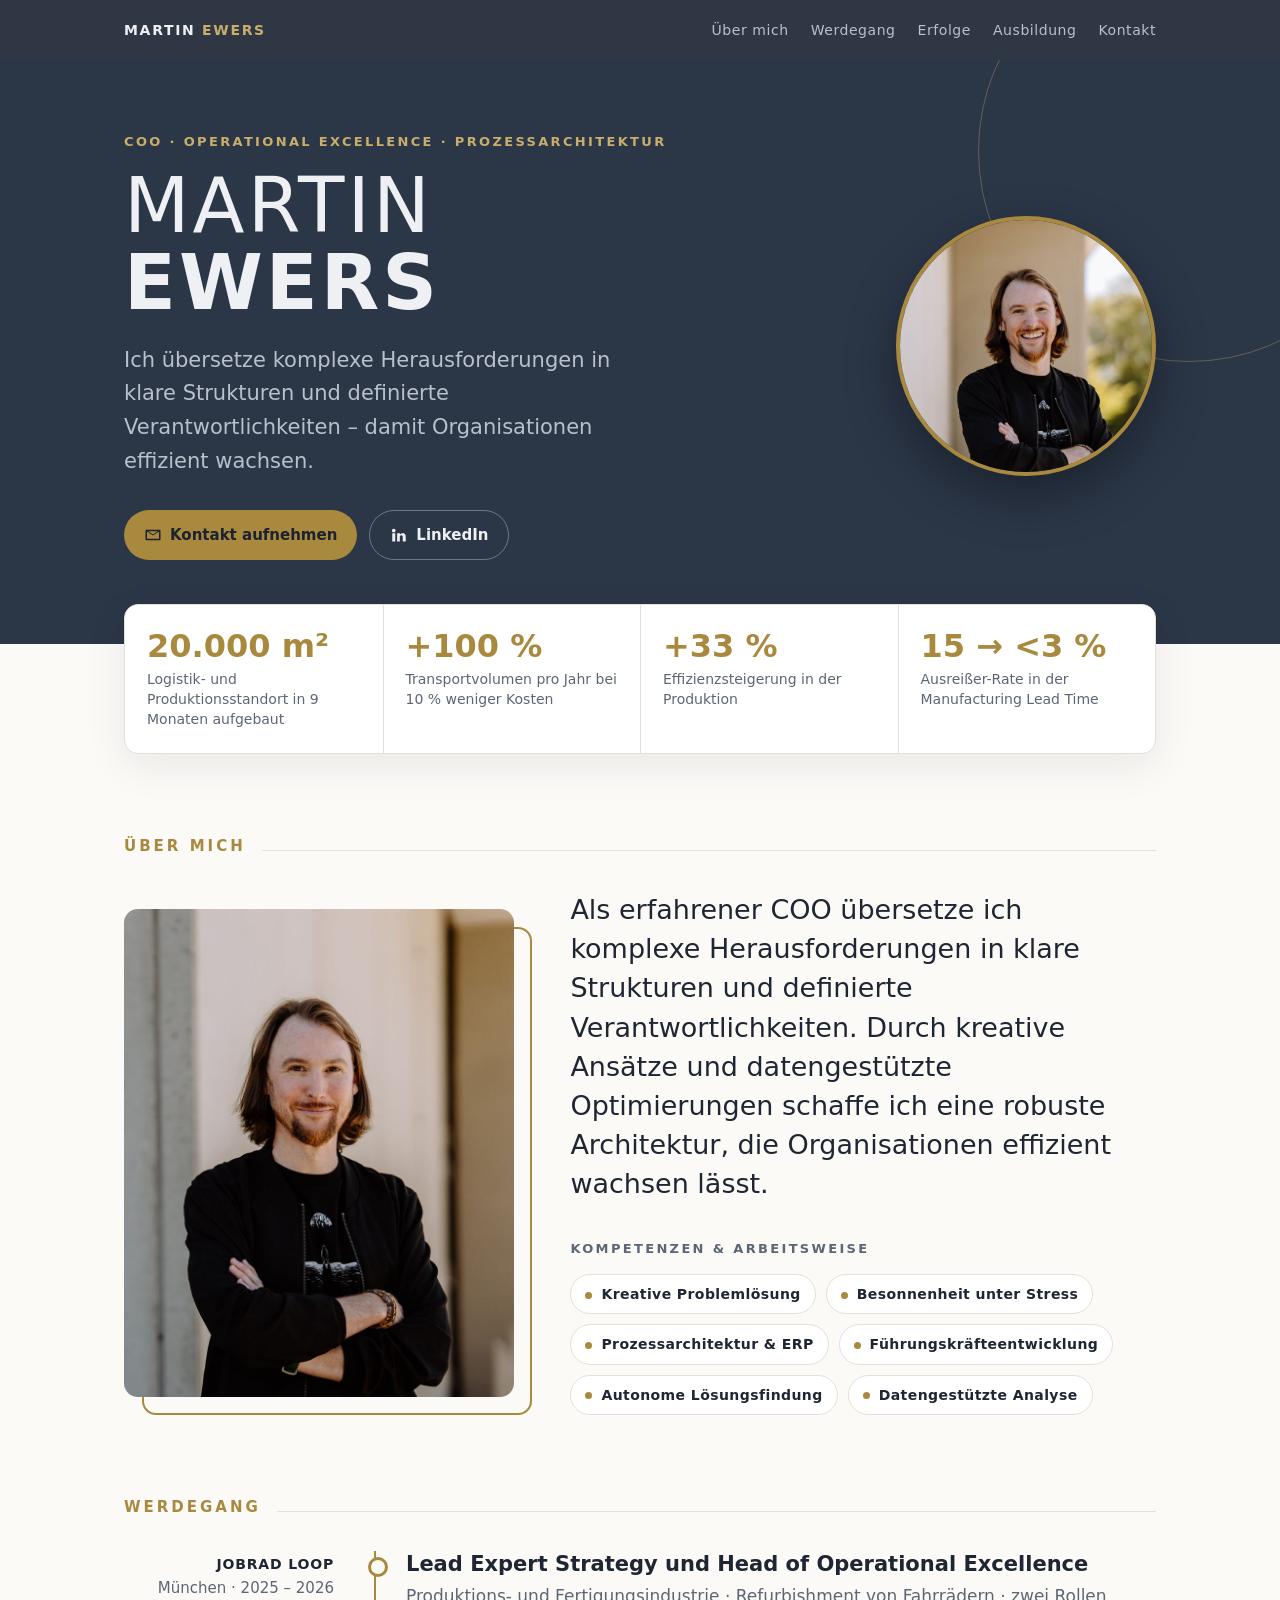
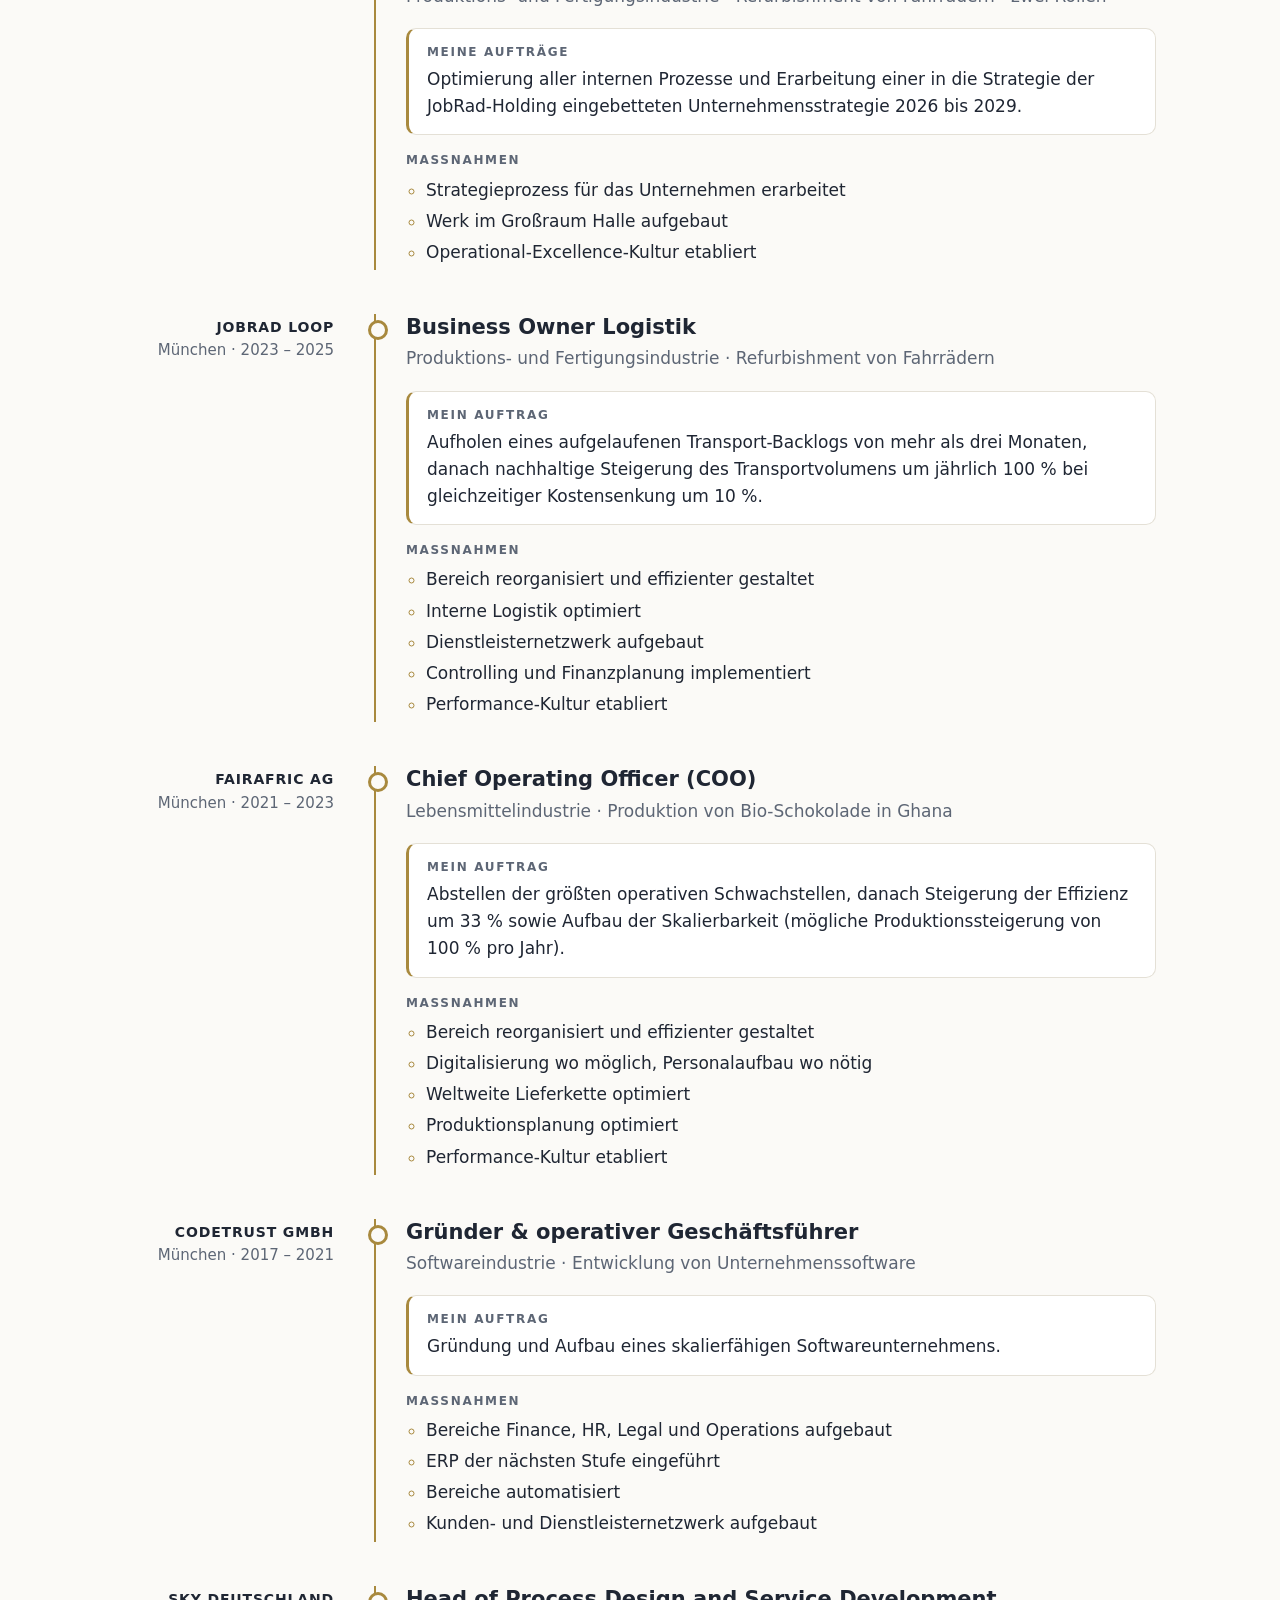
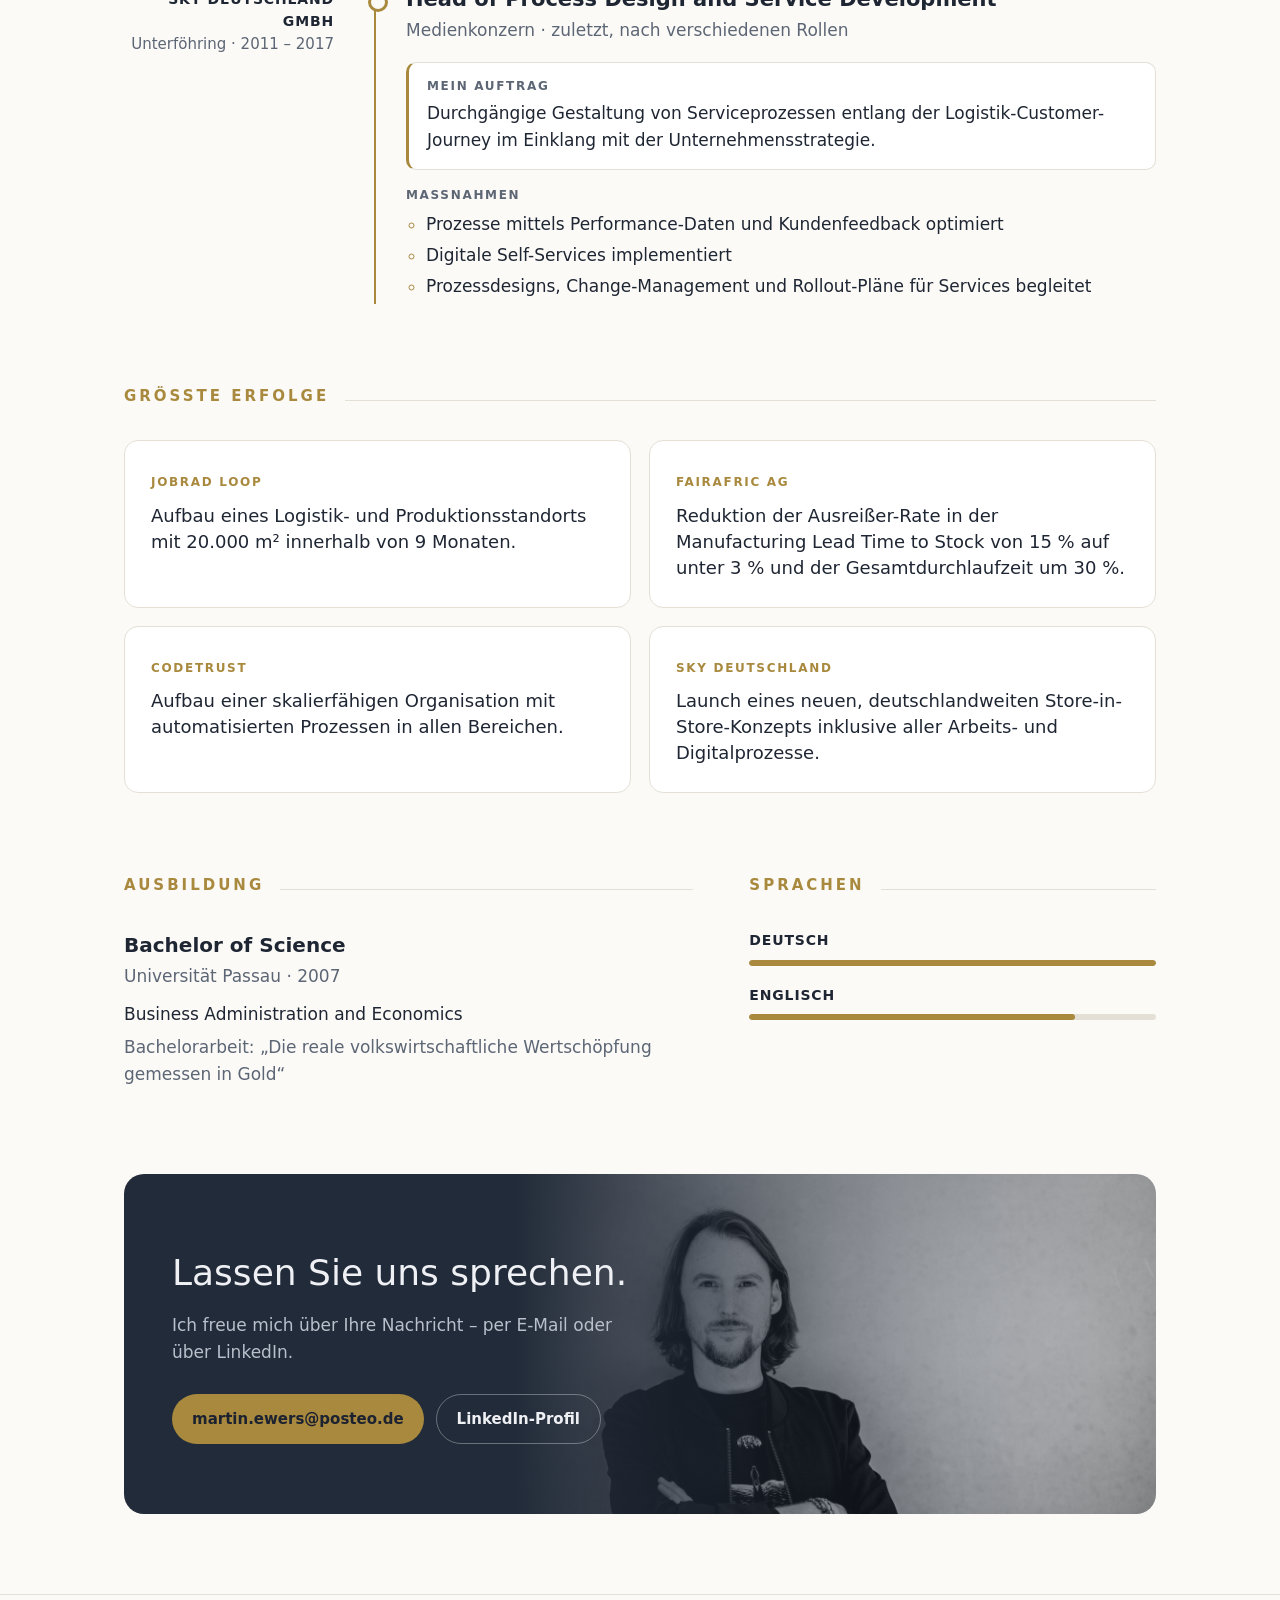
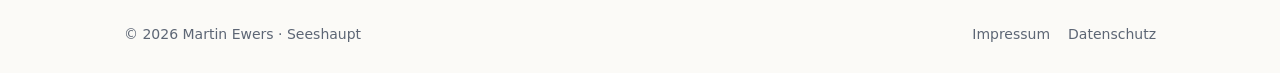
==== index.html @ 00ea595e "Add files via upload" ====
<!doctype html>
<html lang="de">
<head>
  <meta charset="utf-8">
  <meta name="viewport" content="width=device-width, initial-scale=1">
  <title>Martin Ewers – COO &amp; Operational Excellence</title>
  <meta name="description" content="Martin Ewers – erfahrener COO für Prozessarchitektur, Operational Excellence und skalierbare Organisationen. Werdegang, Erfolge und Kontakt.">
  <meta property="og:title" content="Martin Ewers – COO &amp; Operational Excellence">
  <meta property="og:description" content="Komplexe Herausforderungen in klare Strukturen und definierte Verantwortlichkeiten übersetzen.">
  <meta property="og:type" content="profile">
  <meta property="og:image" content="https://nostradewers.de/assets/og-image.jpg">
  <meta name="theme-color" content="#2b3647">
  <link rel="icon" href="data:image/svg+xml,%3Csvg xmlns='http://www.w3.org/2000/svg' viewBox='0 0 64 64'%3E%3Crect width='64' height='64' rx='14' fill='%232b3647'/%3E%3Ctext x='32' y='42' font-family='Arial' font-size='26' font-weight='700' fill='%23c9ae6b' text-anchor='middle'%3EME%3C/text%3E%3C/svg%3E">
  <link rel="stylesheet" href="assets/styles.css">
</head>
<body>

<nav class="nav" aria-label="Hauptnavigation">
  <div class="wrap">
    <a class="brand" href="#top">Martin <span>Ewers</span></a>
    <ul>
      <li><a href="#ueber-mich">Über mich</a></li>
      <li><a href="#werdegang">Werdegang</a></li>
      <li><a href="#erfolge">Erfolge</a></li>
      <li><a href="#ausbildung">Ausbildung</a></li>
      <li><a href="#kontakt">Kontakt</a></li>
    </ul>
  </div>
</nav>

<header class="hero" id="top">
  <div class="wrap">
    <div>
      <p class="eyebrow">COO · Operational Excellence · Prozessarchitektur</p>
      <h1>Martin <strong>Ewers</strong></h1>
      <p class="lead">Ich übersetze komplexe Herausforderungen in klare Strukturen und definierte Verantwortlichkeiten – damit Organisationen effizient wachsen.</p>
      <div class="cta">
        <a class="btn btn-gold" href="mailto:martin.ewers@posteo.de">
          <svg viewBox="0 0 24 24" aria-hidden="true"><path d="M3 5h18a1 1 0 0 1 1 1v12a1 1 0 0 1-1 1H3a1 1 0 0 1-1-1V6a1 1 0 0 1 1-1Zm1 2.4V17h16V7.4l-8 5.3-8-5.3ZM5.6 7 12 11.2 18.4 7H5.6Z"/></svg>
          Kontakt aufnehmen
        </a>
        <a class="btn btn-ghost" href="https://www.linkedin.com/in/martin-ewers/" rel="noopener" target="_blank">
          <svg viewBox="0 0 24 24" aria-hidden="true"><path d="M4.98 3.5a2.5 2.5 0 1 1 0 5 2.5 2.5 0 0 1 0-5ZM3 9.75h4v11H3v-11Zm6.5 0h3.8v1.5h.06c.53-1 1.83-1.75 3.4-1.75 3.64 0 4.24 2.2 4.24 5.07v6.18h-4v-5.48c0-1.3-.03-2.98-1.82-2.98-1.82 0-2.1 1.42-2.1 2.88v5.58h-3.58v-11Z"/></svg>
          LinkedIn
        </a>
      </div>
    </div>
    <img class="photo" src="assets/martin-ewers.jpg" width="640" height="640" alt="Porträt von Martin Ewers">
  </div>
</header>

<main>
  <div class="wrap stats">
    <ul aria-label="Ausgewählte Ergebnisse">
      <li><span class="num">20.000 m²</span><span class="lbl">Logistik- und Produktionsstandort in 9 Monaten aufgebaut</span></li>
      <li><span class="num">+100 %</span><span class="lbl">Transportvolumen pro Jahr bei 10 % weniger Kosten</span></li>
      <li><span class="num">+33 %</span><span class="lbl">Effizienzsteigerung in der Produktion</span></li>
      <li><span class="num">15 → &lt;3 %</span><span class="lbl">Ausreißer-Rate in der Manufacturing Lead Time</span></li>
    </ul>
  </div>

  <section id="ueber-mich">
    <div class="wrap">
      <div class="section-head"><h2>Über mich</h2></div>
      <div class="about">
        <figure class="about-photo">
          <img src="assets/martin-ewers-profil.jpg" width="800" height="1000" loading="lazy" alt="Martin Ewers mit verschränkten Armen vor einer hellen Betonwand">
        </figure>
        <div>
        <p class="big">Als erfahrener COO übersetze ich komplexe Herausforderungen in klare Strukturen und definierte Verantwortlichkeiten. Durch kreative Ansätze und datengestützte Optimierungen schaffe ich eine robuste Architektur, die Organisationen effizient wachsen lässt.</p>
        <div class="skills">
          <p class="eyebrow" style="color: var(--muted)">Kompetenzen &amp; Arbeitsweise</p>
          <ul class="chips">
            <li>Kreative Problemlösung</li>
            <li>Besonnenheit unter Stress</li>
            <li>Prozessarchitektur &amp; ERP</li>
            <li>Führungskräfteentwicklung</li>
            <li>Autonome Lösungsfindung</li>
            <li>Datengestützte Analyse</li>
          </ul>
        </div>
        </div>
      </div>
    </div>
  </section>

  <section id="werdegang">
    <div class="wrap">
      <div class="section-head"><h2>Werdegang</h2></div>
      <ol class="timeline">
        <li class="job">
          <div class="meta">
            <div class="company">JobRad Loop</div>
            <div class="where">München · 2025 – 2026</div>
          </div>
          <div class="body">
            <h3>Lead Expert Strategy und Head of Operational Excellence</h3>
            <p class="ctx">Produktions- und Fertigungsindustrie · Refurbishment von Fahrrädern · zwei Rollen</p>
            <div class="mission"><b>Meine Aufträge</b><p>Optimierung aller internen Prozesse und Erarbeitung einer in die Strategie der JobRad-Holding eingebetteten Unternehmensstrategie 2026 bis 2029.</p></div>
            <div class="measures"><b>Maßnahmen</b>
              <ul>
                <li>Strategieprozess für das Unternehmen erarbeitet</li>
                <li>Werk im Großraum Halle aufgebaut</li>
                <li>Operational-Excellence-Kultur etabliert</li>
              </ul>
            </div>
          </div>
        </li>

        <li class="job">
          <div class="meta">
            <div class="company">JobRad Loop</div>
            <div class="where">München · 2023 – 2025</div>
          </div>
          <div class="body">
            <h3>Business Owner Logistik</h3>
            <p class="ctx">Produktions- und Fertigungsindustrie · Refurbishment von Fahrrädern</p>
            <div class="mission"><b>Mein Auftrag</b><p>Aufholen eines aufgelaufenen Transport-Backlogs von mehr als drei Monaten, danach nachhaltige Steigerung des Transportvolumens um jährlich 100 % bei gleichzeitiger Kostensenkung um 10 %.</p></div>
            <div class="measures"><b>Maßnahmen</b>
              <ul>
                <li>Bereich reorganisiert und effizienter gestaltet</li>
                <li>Interne Logistik optimiert</li>
                <li>Dienstleisternetzwerk aufgebaut</li>
                <li>Controlling und Finanzplanung implementiert</li>
                <li>Performance-Kultur etabliert</li>
              </ul>
            </div>
          </div>
        </li>

        <li class="job">
          <div class="meta">
            <div class="company">fairafric AG</div>
            <div class="where">München · 2021 – 2023</div>
          </div>
          <div class="body">
            <h3>Chief Operating Officer (COO)</h3>
            <p class="ctx">Lebensmittelindustrie · Produktion von Bio-Schokolade in Ghana</p>
            <div class="mission"><b>Mein Auftrag</b><p>Abstellen der größten operativen Schwachstellen, danach Steigerung der Effizienz um 33 % sowie Aufbau der Skalierbarkeit (mögliche Produktionssteigerung von 100 % pro Jahr).</p></div>
            <div class="measures"><b>Maßnahmen</b>
              <ul>
                <li>Bereich reorganisiert und effizienter gestaltet</li>
                <li>Digitalisierung wo möglich, Personalaufbau wo nötig</li>
                <li>Weltweite Lieferkette optimiert</li>
                <li>Produktionsplanung optimiert</li>
                <li>Performance-Kultur etabliert</li>
              </ul>
            </div>
          </div>
        </li>

        <li class="job">
          <div class="meta">
            <div class="company">Codetrust GmbH</div>
            <div class="where">München · 2017 – 2021</div>
          </div>
          <div class="body">
            <h3>Gründer &amp; operativer Geschäftsführer</h3>
            <p class="ctx">Softwareindustrie · Entwicklung von Unternehmenssoftware</p>
            <div class="mission"><b>Mein Auftrag</b><p>Gründung und Aufbau eines skalierfähigen Softwareunternehmens.</p></div>
            <div class="measures"><b>Maßnahmen</b>
              <ul>
                <li>Bereiche Finance, HR, Legal und Operations aufgebaut</li>
                <li>ERP der nächsten Stufe eingeführt</li>
                <li>Bereiche automatisiert</li>
                <li>Kunden- und Dienstleisternetzwerk aufgebaut</li>
              </ul>
            </div>
          </div>
        </li>

        <li class="job">
          <div class="meta">
            <div class="company">Sky Deutschland GmbH</div>
            <div class="where">Unterföhring · 2011 – 2017</div>
          </div>
          <div class="body">
            <h3>Head of Process Design and Service Development</h3>
            <p class="ctx">Medienkonzern · zuletzt, nach verschiedenen Rollen</p>
            <div class="mission"><b>Mein Auftrag</b><p>Durchgängige Gestaltung von Serviceprozessen entlang der Logistik-Customer-Journey im Einklang mit der Unternehmensstrategie.</p></div>
            <div class="measures"><b>Maßnahmen</b>
              <ul>
                <li>Prozesse mittels Performance-Daten und Kundenfeedback optimiert</li>
                <li>Digitale Self-Services implementiert</li>
                <li>Prozessdesigns, Change-Management und Rollout-Pläne für Services begleitet</li>
              </ul>
            </div>
          </div>
        </li>
      </ol>
    </div>
  </section>

  <section id="erfolge">
    <div class="wrap">
      <div class="section-head"><h2>Größte Erfolge</h2></div>
      <div class="wins">
        <article class="win"><span class="tag">JobRad Loop</span><p>Aufbau eines Logistik- und Produktionsstandorts mit 20.000 m² innerhalb von 9 Monaten.</p></article>
        <article class="win"><span class="tag">fairafric AG</span><p>Reduktion der Ausreißer-Rate in der Manufacturing Lead Time to Stock von 15 % auf unter 3 % und der Gesamtdurchlaufzeit um 30 %.</p></article>
        <article class="win"><span class="tag">Codetrust</span><p>Aufbau einer skalierfähigen Organisation mit automatisierten Prozessen in allen Bereichen.</p></article>
        <article class="win"><span class="tag">Sky Deutschland</span><p>Launch eines neuen, deutschlandweiten Store-in-Store-Konzepts inklusive aller Arbeits- und Digitalprozesse.</p></article>
      </div>
    </div>
  </section>

  <section id="ausbildung">
    <div class="wrap two">
      <div>
        <div class="section-head"><h2>Ausbildung</h2></div>
        <div class="edu">
          <h3>Bachelor of Science</h3>
          <p class="where">Universität Passau · 2007</p>
          <p>Business Administration and Economics</p>
          <p style="color: var(--muted)">Bachelorarbeit: „Die reale volkswirtschaftliche Wertschöpfung gemessen in Gold“</p>
        </div>
      </div>
      <div>
        <div class="section-head"><h2>Sprachen</h2></div>
        <ul class="lang">
          <li>Deutsch<div class="bar" role="img" aria-label="Deutsch: sehr hohes Niveau"><span style="width: 100%"></span></div></li>
          <li>Englisch<div class="bar" role="img" aria-label="Englisch: hohes Niveau"><span style="width: 80%"></span></div></li>
        </ul>
      </div>
    </div>
  </section>

  <section id="kontakt">
    <div class="wrap">
      <div class="contact">
        <div>
          <h2>Lassen Sie uns sprechen.</h2>
          <p>Ich freue mich über Ihre Nachricht – per E-Mail oder über LinkedIn.</p>
        </div>
        <div class="cta">
          <a class="btn btn-gold" href="mailto:martin.ewers@posteo.de">martin.ewers@posteo.de</a>
          <a class="btn btn-ghost" href="https://www.linkedin.com/in/martin-ewers/" rel="noopener" target="_blank">LinkedIn-Profil</a>
        </div>
      </div>
    </div>
  </section>
</main>

<footer>
  <div class="wrap">
    <span>© <span id="year">2026</span> Martin Ewers · Seeshaupt</span>
    <span><a href="impressum.html">Impressum</a><a href="datenschutz.html">Datenschutz</a></span>
  </div>
</footer>

<script>document.getElementById('year').textContent = new Date().getFullYear();</script>
</body>
</html>
---- assets/styles.css ----
/* Farben angelehnt an den Lebenslauf: Navy + Gold */
:root {
  --navy: #2b3647;
  --navy-deep: #222b39;
  --gold: #a8893e;
  --gold-soft: #c9ae6b;
  --bg: #fbfaf7;
  --surface: #ffffff;
  --text: #1f2633;
  --muted: #5d6675;
  --line: #e4e0d6;
  --on-navy: #eef0f4;
  --on-navy-muted: #b9c0cc;
  --radius: 14px;
  --maxw: 1080px;
  --font: "Lato", "Segoe UI", system-ui, -apple-system, Roboto, "Helvetica Neue", Arial, sans-serif;
}

@media (prefers-color-scheme: dark) {
  :root:not([data-theme="light"]) {
    --bg: #161b24;
    --surface: #1d2430;
    --text: #e8eaee;
    --muted: #a3abb8;
    --line: #2e3746;
    --gold: #c9ae6b;
    --gold-soft: #dcc68f;
  }
}

* { box-sizing: border-box; }
html { scroll-behavior: smooth; scroll-padding-top: 72px; }
body {
  margin: 0;
  background: var(--bg);
  color: var(--text);
  font-family: var(--font);
  font-size: 17px;
  line-height: 1.6;
  -webkit-font-smoothing: antialiased;
}
img { max-width: 100%; display: block; }
a { color: var(--gold); }
a:hover { color: var(--gold-soft); }
:focus-visible { outline: 2px solid var(--gold); outline-offset: 3px; border-radius: 4px; }

.wrap { max-width: var(--maxw); margin: 0 auto; padding: 0 24px; }

/* Navigation */
.nav {
  position: sticky; top: 0; z-index: 10;
  background: color-mix(in srgb, var(--navy-deep) 94%, transparent);
  backdrop-filter: blur(8px);
  color: var(--on-navy);
}
.nav .wrap { display: flex; align-items: center; justify-content: space-between; height: 60px; gap: 16px; }
.nav .brand { color: var(--on-navy); text-decoration: none; font-weight: 700; letter-spacing: .12em; text-transform: uppercase; font-size: 14px; white-space: nowrap; }
.nav .brand span { color: var(--gold-soft); }
.nav ul { display: flex; gap: 22px; list-style: none; margin: 0; padding: 0; }
.nav ul a { color: var(--on-navy-muted); text-decoration: none; font-size: 14px; letter-spacing: .04em; }
.nav ul a:hover { color: var(--on-navy); }
@media (max-width: 760px) { .nav ul { display: none; } }

/* Hero */
.hero { background: var(--navy); color: var(--on-navy); padding: 72px 0 84px; position: relative; overflow: hidden; }
.hero::after {
  content: ""; position: absolute; right: -120px; top: -120px; width: 420px; height: 420px;
  border: 1px solid color-mix(in srgb, var(--gold-soft) 35%, transparent); border-radius: 50%;
}
.hero .wrap { display: grid; grid-template-columns: 1fr auto; gap: 48px; align-items: center; position: relative; z-index: 1; }
.eyebrow { color: var(--gold-soft); text-transform: uppercase; letter-spacing: .18em; font-size: 13px; font-weight: 700; margin: 0 0 14px; }
.hero h1 { font-size: clamp(44px, 7vw, 76px); line-height: 1.02; font-weight: 300; letter-spacing: .04em; margin: 0 0 22px; text-transform: uppercase; }
.hero h1 strong { font-weight: 700; display: block; }
.hero .lead { font-size: clamp(18px, 2.1vw, 21px); color: var(--on-navy-muted); max-width: 40ch; margin: 0 0 32px; }
.hero .photo {
  width: clamp(180px, 24vw, 260px); height: auto; aspect-ratio: 1; border-radius: 50%; object-fit: cover;
  border: 4px solid var(--gold); box-shadow: 0 20px 50px rgba(0,0,0,.35);
}
.cta { display: flex; flex-wrap: wrap; gap: 12px; }
.btn {
  display: inline-flex; align-items: center; gap: 8px; padding: 12px 20px; border-radius: 999px;
  font-weight: 700; font-size: 15px; text-decoration: none; transition: transform .15s, background .15s;
}
.btn:hover { transform: translateY(-1px); }
.btn-gold { background: var(--gold); color: #1c2230; }
.btn-gold:hover { background: var(--gold-soft); color: #1c2230; }
.btn-ghost { border: 1px solid color-mix(in srgb, var(--on-navy) 35%, transparent); color: var(--on-navy); }
.btn-ghost:hover { border-color: var(--gold-soft); color: var(--on-navy); }
.btn svg { width: 18px; height: 18px; fill: currentColor; }
@media (max-width: 760px) {
  .hero { padding: 48px 0 60px; }
  .hero .wrap { grid-template-columns: 1fr; gap: 28px; }
  .hero .photo { order: -1; width: 150px; }
}

/* Kennzahlen */
.stats { margin-top: -40px; position: relative; z-index: 2; }
.stats ul {
  list-style: none; margin: 0; padding: 0; display: grid; grid-template-columns: repeat(4, 1fr);
  background: var(--surface); border: 1px solid var(--line); border-radius: var(--radius);
  box-shadow: 0 12px 40px rgba(20, 28, 40, .08);
}
.stats li { padding: 24px 22px; border-left: 1px solid var(--line); }
.stats li:first-child { border-left: 0; }
.stats .num { display: block; font-size: 32px; font-weight: 700; color: var(--gold); line-height: 1.1; font-variant-numeric: tabular-nums; }
.stats .lbl { display: block; font-size: 14px; color: var(--muted); margin-top: 6px; line-height: 1.4; }
@media (max-width: 860px) {
  .stats ul { grid-template-columns: repeat(2, 1fr); }
  .stats li:nth-child(3) { border-left: 0; }
  .stats li:nth-child(n+3) { border-top: 1px solid var(--line); }
}
@media (max-width: 420px) { .stats .num { font-size: 26px; } .stats li { padding: 18px 16px; } }

/* Sektionen */
section { padding: 80px 0 0; }
section:last-of-type { padding-bottom: 80px; }
.section-head { display: flex; align-items: baseline; gap: 16px; margin-bottom: 32px; }
.section-head h2 { margin: 0; font-size: 15px; letter-spacing: .2em; text-transform: uppercase; color: var(--gold); font-weight: 700; white-space: nowrap; }
.section-head::after { content: ""; flex: 1; height: 1px; background: var(--line); }

.about { display: grid; grid-template-columns: minmax(0, 0.8fr) 1.2fr; gap: 56px; align-items: center; }
.about p.big { font-size: clamp(21px, 2.6vw, 27px); line-height: 1.45; font-weight: 300; margin: 0; }
.about .skills { margin-top: 36px; }
.about-photo { margin: 0; position: relative; }
.about-photo::before {
  content: ""; position: absolute; inset: 18px -18px -18px 18px; border: 2px solid var(--gold); border-radius: var(--radius);
}
.about-photo img { position: relative; width: 100%; height: auto; aspect-ratio: 4 / 5; object-fit: cover; border-radius: var(--radius); }
.chips { list-style: none; margin: 0; padding: 0; display: flex; flex-wrap: wrap; gap: 10px; align-content: flex-start; }
.chips li {
  border: 1px solid var(--line); background: var(--surface); padding: 8px 14px; border-radius: 999px;
  font-size: 14px; font-weight: 700; letter-spacing: .03em;
}
.chips li::before { content: ""; display: inline-block; width: 7px; height: 7px; border-radius: 50%; background: var(--gold); margin-right: 9px; vertical-align: middle; }
@media (max-width: 860px) {
  .about { grid-template-columns: 1fr; gap: 40px; }
  .about-photo { max-width: 360px; margin-right: 18px; }
}

/* Werdegang */
.timeline { list-style: none; margin: 0; padding: 0; }
.job { display: grid; grid-template-columns: 210px 1fr; gap: 0 40px; padding-bottom: 44px; position: relative; }
.job:last-child { padding-bottom: 0; }
.job .meta { text-align: right; padding-top: 2px; }
.job .company { font-weight: 700; letter-spacing: .06em; text-transform: uppercase; font-size: 14px; }
.job .where { color: var(--muted); font-size: 15px; }
.job .body { border-left: 2px solid var(--gold); padding-left: 30px; position: relative; }
.job .body::before {
  content: ""; position: absolute; left: -8px; top: 6px; width: 14px; height: 14px; border-radius: 50%;
  background: var(--bg); border: 3px solid var(--gold);
}
.job h3 { margin: 0 0 4px; font-size: 21px; line-height: 1.3; }
.job .ctx { color: var(--muted); margin: 0 0 18px; }
.job .mission {
  background: var(--surface); border: 1px solid var(--line); border-left: 3px solid var(--gold);
  border-radius: 10px; padding: 14px 18px; margin: 0 0 16px;
}
.job .mission b, .job .measures b { display: block; font-size: 12px; text-transform: uppercase; letter-spacing: .14em; color: var(--muted); margin-bottom: 4px; }
.job .mission p { margin: 0; }
.job .measures ul { margin: 6px 0 0; padding-left: 20px; }
.job .measures li { margin-bottom: 4px; }
.job .measures li::marker { color: var(--gold); }
@media (max-width: 760px) {
  .job { grid-template-columns: 1fr; }
  .job .meta { text-align: left; padding-left: 32px; margin-bottom: 10px; border-left: 2px solid var(--gold); }
  .job .body::before { top: -30px; }
  .job .meta { position: relative; }
  .job .meta::before {
    content: ""; position: absolute; left: -8px; top: 4px; width: 14px; height: 14px; border-radius: 50%;
    background: var(--bg); border: 3px solid var(--gold);
  }
  .job .body::before { display: none; }
}

/* Erfolge */
.wins { display: grid; grid-template-columns: repeat(2, 1fr); gap: 18px; }
.win { background: var(--surface); border: 1px solid var(--line); border-radius: var(--radius); padding: 26px; }
.win .tag { font-size: 12px; font-weight: 700; letter-spacing: .14em; text-transform: uppercase; color: var(--gold); }
.win p { margin: 8px 0 0; font-size: 18px; line-height: 1.45; }
@media (max-width: 760px) { .wins { grid-template-columns: 1fr; } }

/* Ausbildung / Sprachen */
.two { display: grid; grid-template-columns: 1.4fr 1fr; gap: 56px; }
.edu h3 { margin: 0 0 2px; font-size: 20px; }
.edu .where { color: var(--muted); margin: 0 0 10px; }
.edu p { margin: 0 0 6px; }
.lang { list-style: none; margin: 0; padding: 0; }
.lang li { margin-bottom: 18px; font-weight: 700; letter-spacing: .06em; text-transform: uppercase; font-size: 14px; }
.bar { height: 6px; background: var(--line); border-radius: 3px; margin-top: 8px; overflow: hidden; }
.bar span { display: block; height: 100%; background: var(--gold); border-radius: 3px; }
@media (max-width: 760px) { .two { grid-template-columns: 1fr; gap: 40px; } }

/* Kontakt */
.contact {
  background:
    linear-gradient(90deg, var(--navy-deep) 38%, rgba(34, 43, 57, .55) 62%, rgba(34, 43, 57, .1) 100%),
    url("martin-ewers-sw.jpg") right 28% / auto 150% no-repeat,
    var(--navy-deep);
  color: var(--on-navy); min-height: 340px; border-radius: calc(var(--radius) + 6px);
  padding: 56px 48px; display: flex; flex-direction: column; justify-content: center; gap: 28px;
}
.contact > div:first-child { max-width: 30rem; }
.contact h2 { margin: 0 0 10px; font-size: clamp(26px, 3.4vw, 36px); font-weight: 300; }
.contact p { margin: 0; color: var(--on-navy-muted); }
@media (max-width: 760px) {
  .contact {
    padding: 36px 24px;
    background:
      linear-gradient(rgba(34, 43, 57, .86), rgba(34, 43, 57, .92)),
      url("martin-ewers-sw.jpg") center 25% / cover no-repeat,
      var(--navy-deep);
  }
}

/* Footer */
footer { border-top: 1px solid var(--line); padding: 28px 0; color: var(--muted); font-size: 14px; }
footer .wrap { display: flex; justify-content: space-between; flex-wrap: wrap; gap: 12px; }
footer a { color: var(--muted); text-decoration: none; margin-left: 18px; }
footer a:first-child { margin-left: 0; }
footer a:hover { color: var(--gold); }

/* Rechtstexte */
.legal { max-width: 720px; padding: 56px 24px 80px; }
.legal h1 { font-size: 36px; font-weight: 300; margin: 0 0 28px; }
.legal h2 { font-size: 18px; margin: 32px 0 8px; }
.legal p, .legal li { color: var(--text); }
.legal .back { display: inline-block; margin-bottom: 24px; font-size: 14px; text-decoration: none; }

@media (prefers-reduced-motion: reduce) { html { scroll-behavior: auto; } .btn { transition: none; } }
@media print {
  .nav, .cta, footer { display: none; }
  .hero { background: none; color: #000; padding: 0; }
  section { padding-top: 24px; }
}
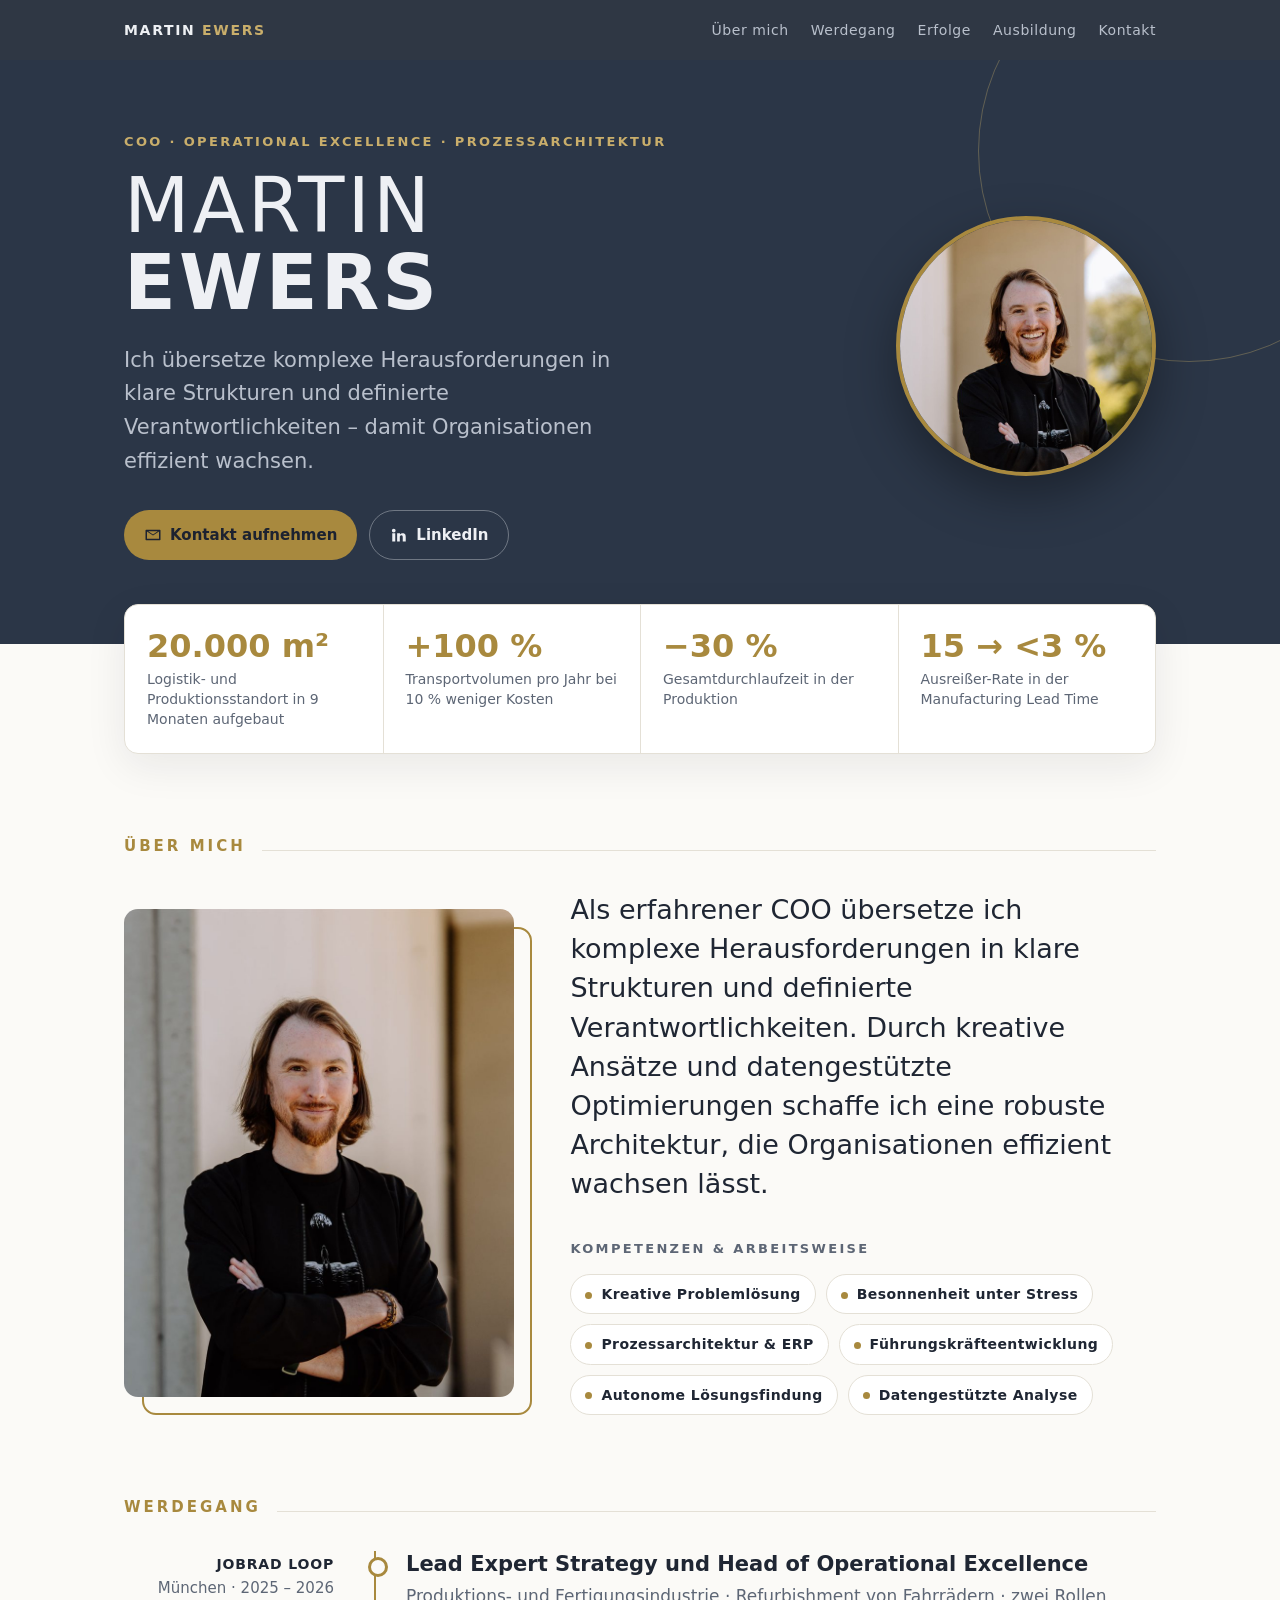
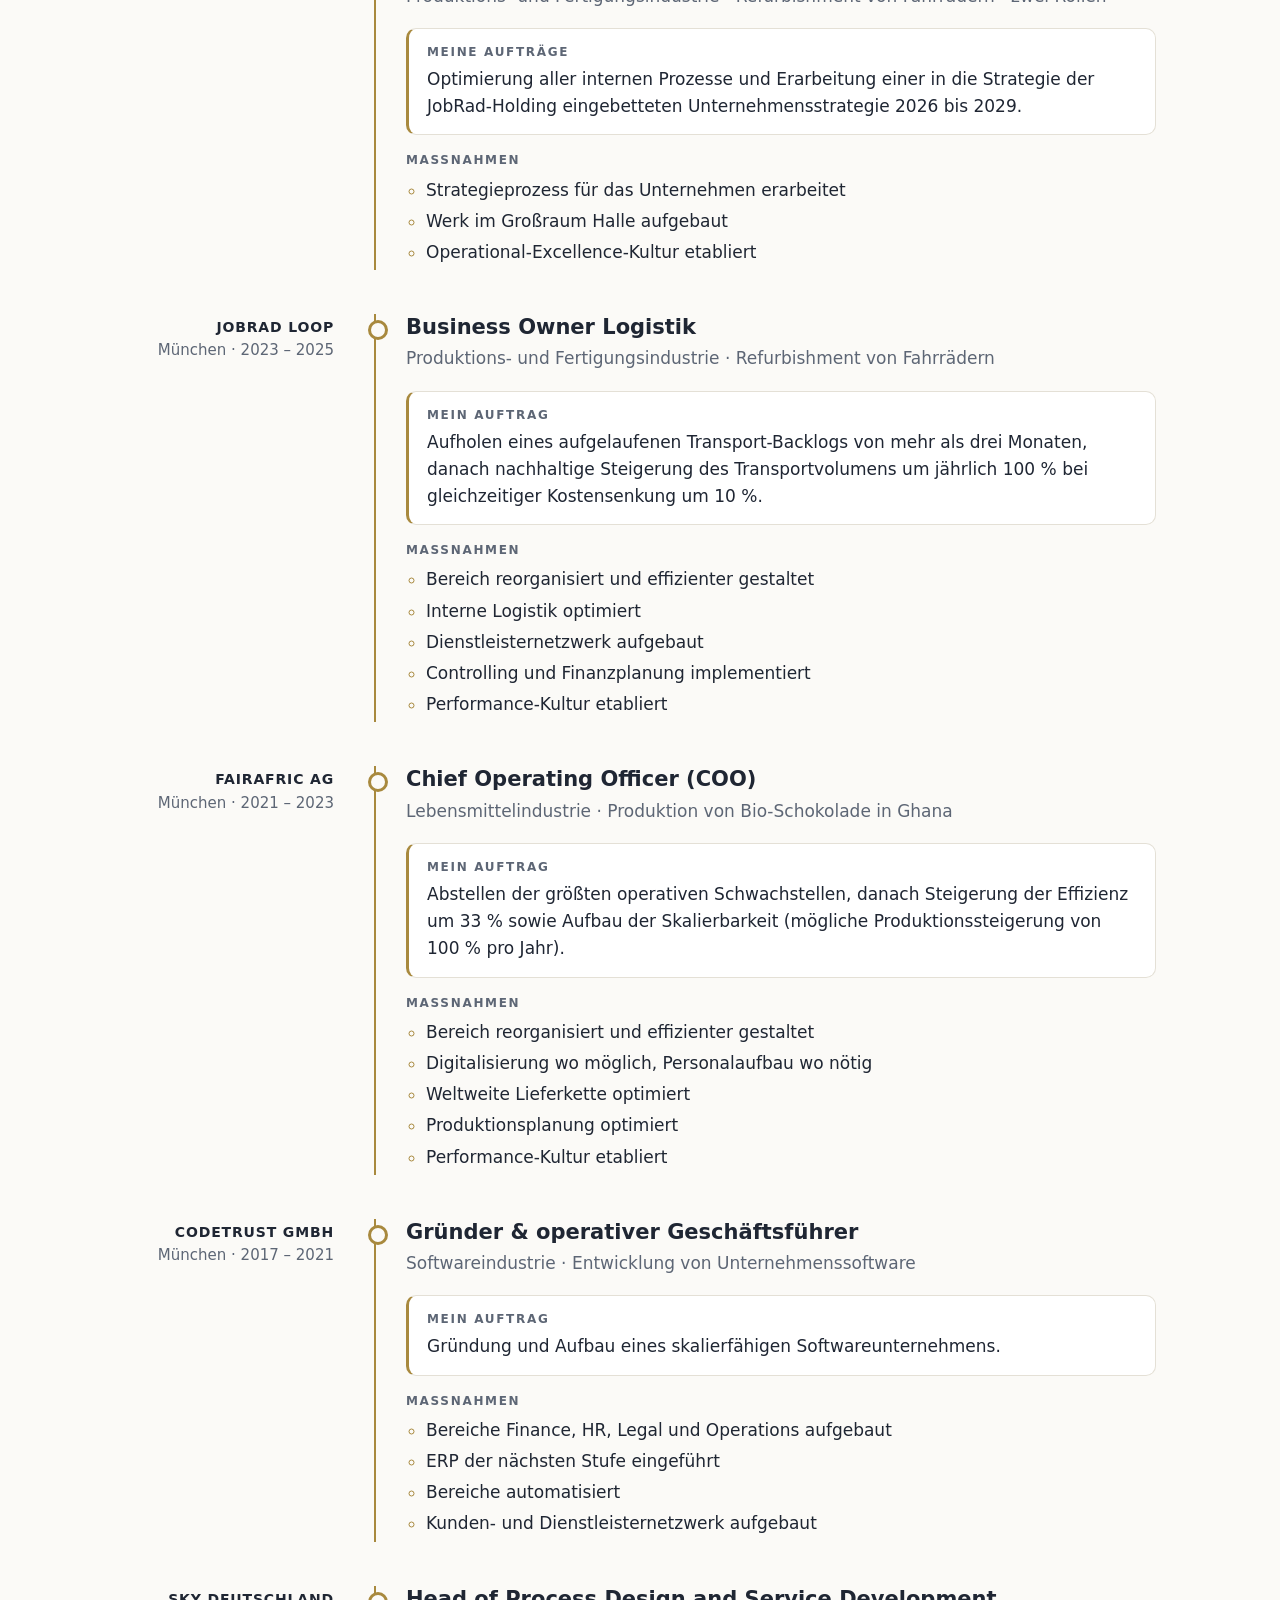
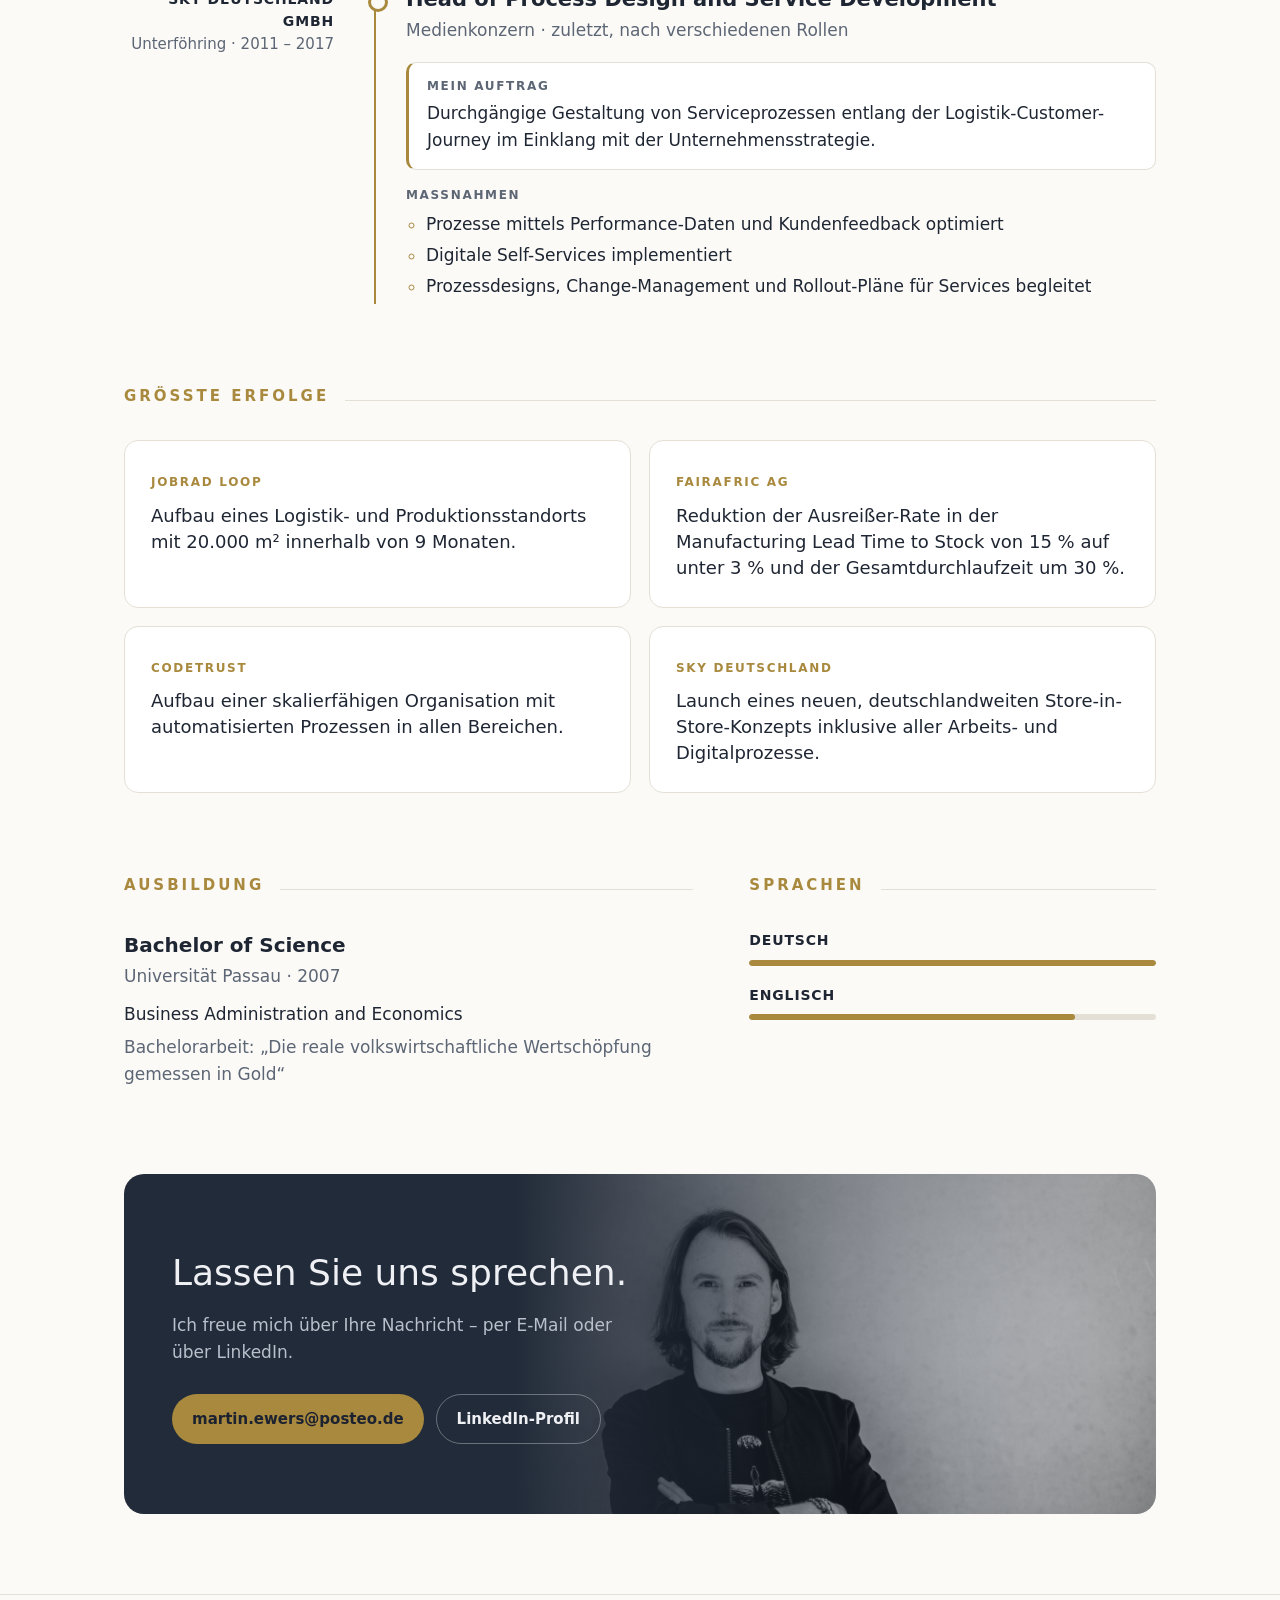
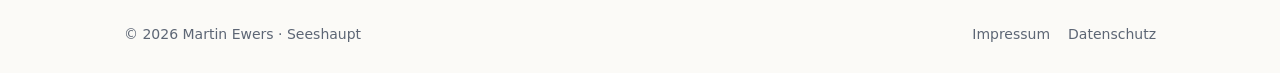
==== commit 365c251f: "Add files via upload" ====
--- a/index.html
+++ b/index.html
@@ -54,7 +54,7 @@
     <ul aria-label="Ausgewählte Ergebnisse">
       <li><span class="num">20.000 m²</span><span class="lbl">Logistik- und Produktionsstandort in 9 Monaten aufgebaut</span></li>
       <li><span class="num">+100 %</span><span class="lbl">Transportvolumen pro Jahr bei 10 % weniger Kosten</span></li>
-      <li><span class="num">+33 %</span><span class="lbl">Effizienzsteigerung in der Produktion</span></li>
+      <li><span class="num">−30 %</span><span class="lbl">Gesamtdurchlaufzeit in der Produktion</span></li>
       <li><span class="num">15 → &lt;3 %</span><span class="lbl">Ausreißer-Rate in der Manufacturing Lead Time</span></li>
     </ul>
   </div>
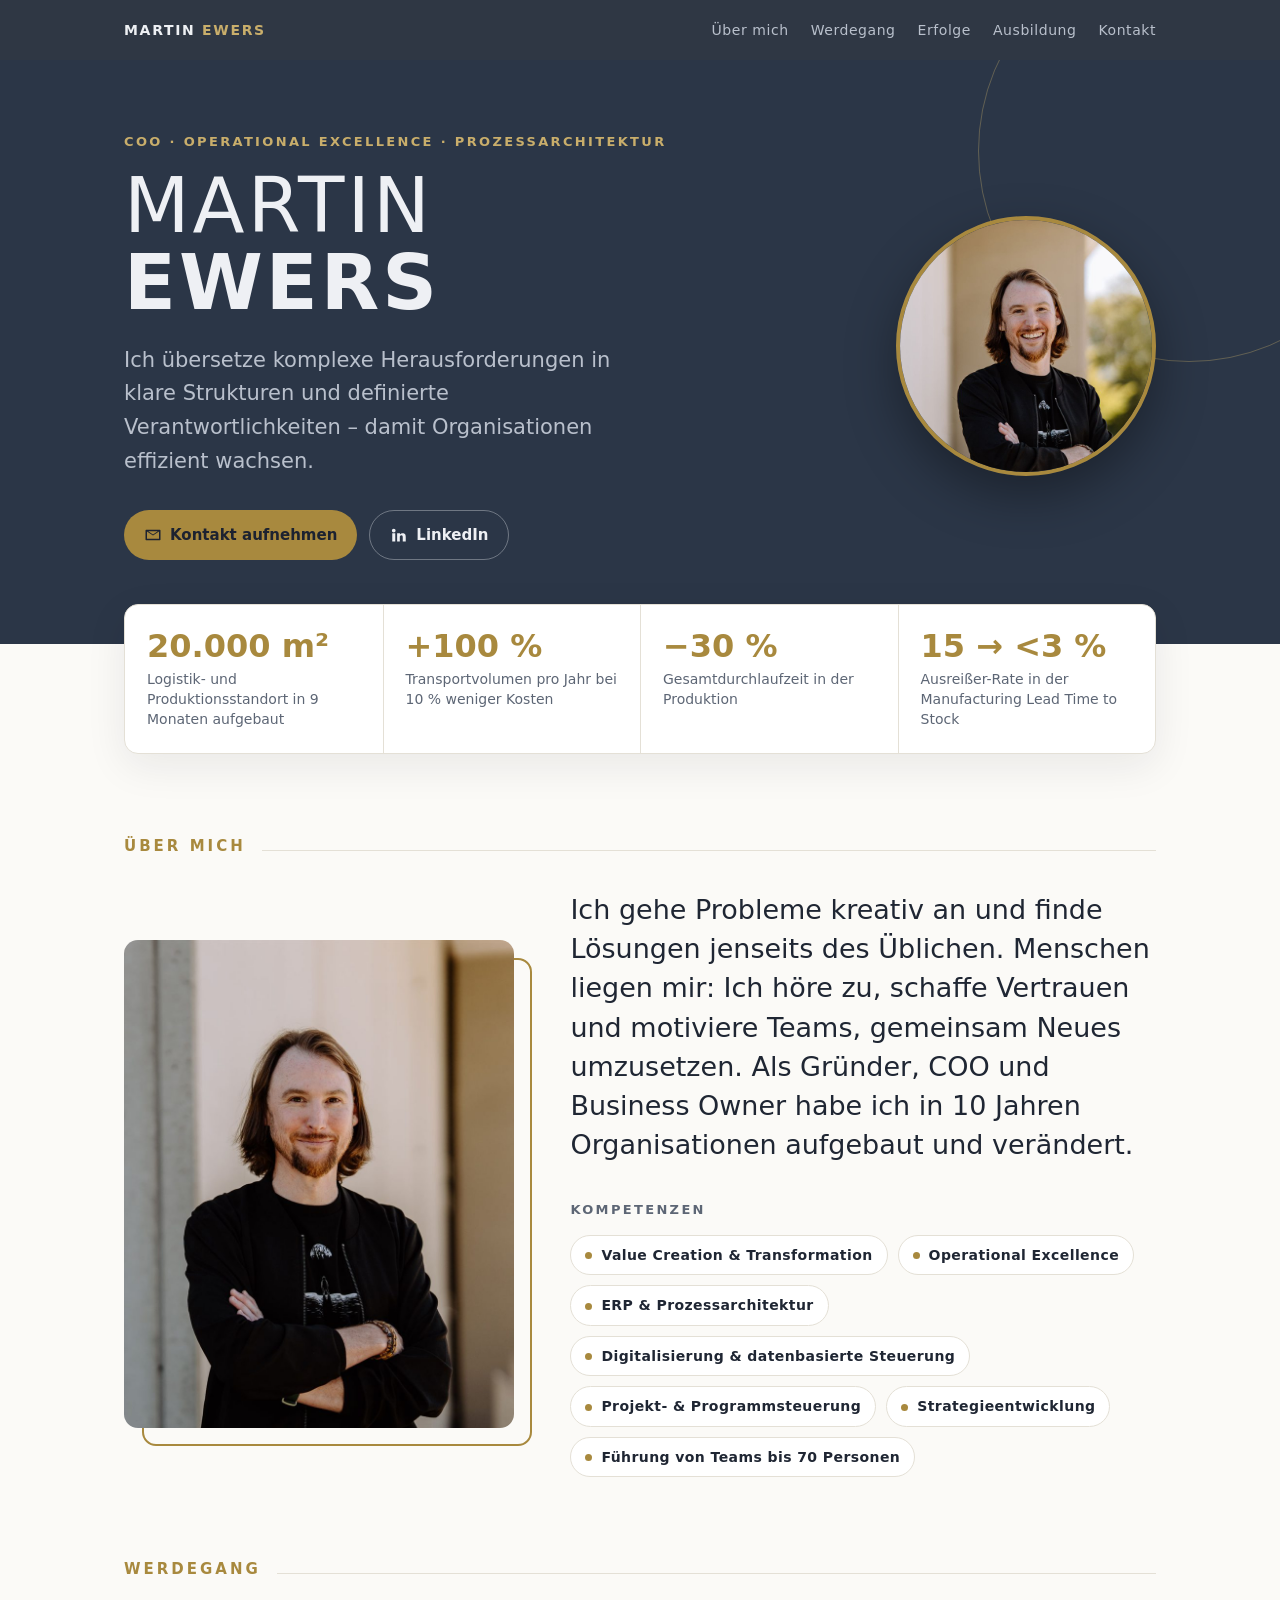
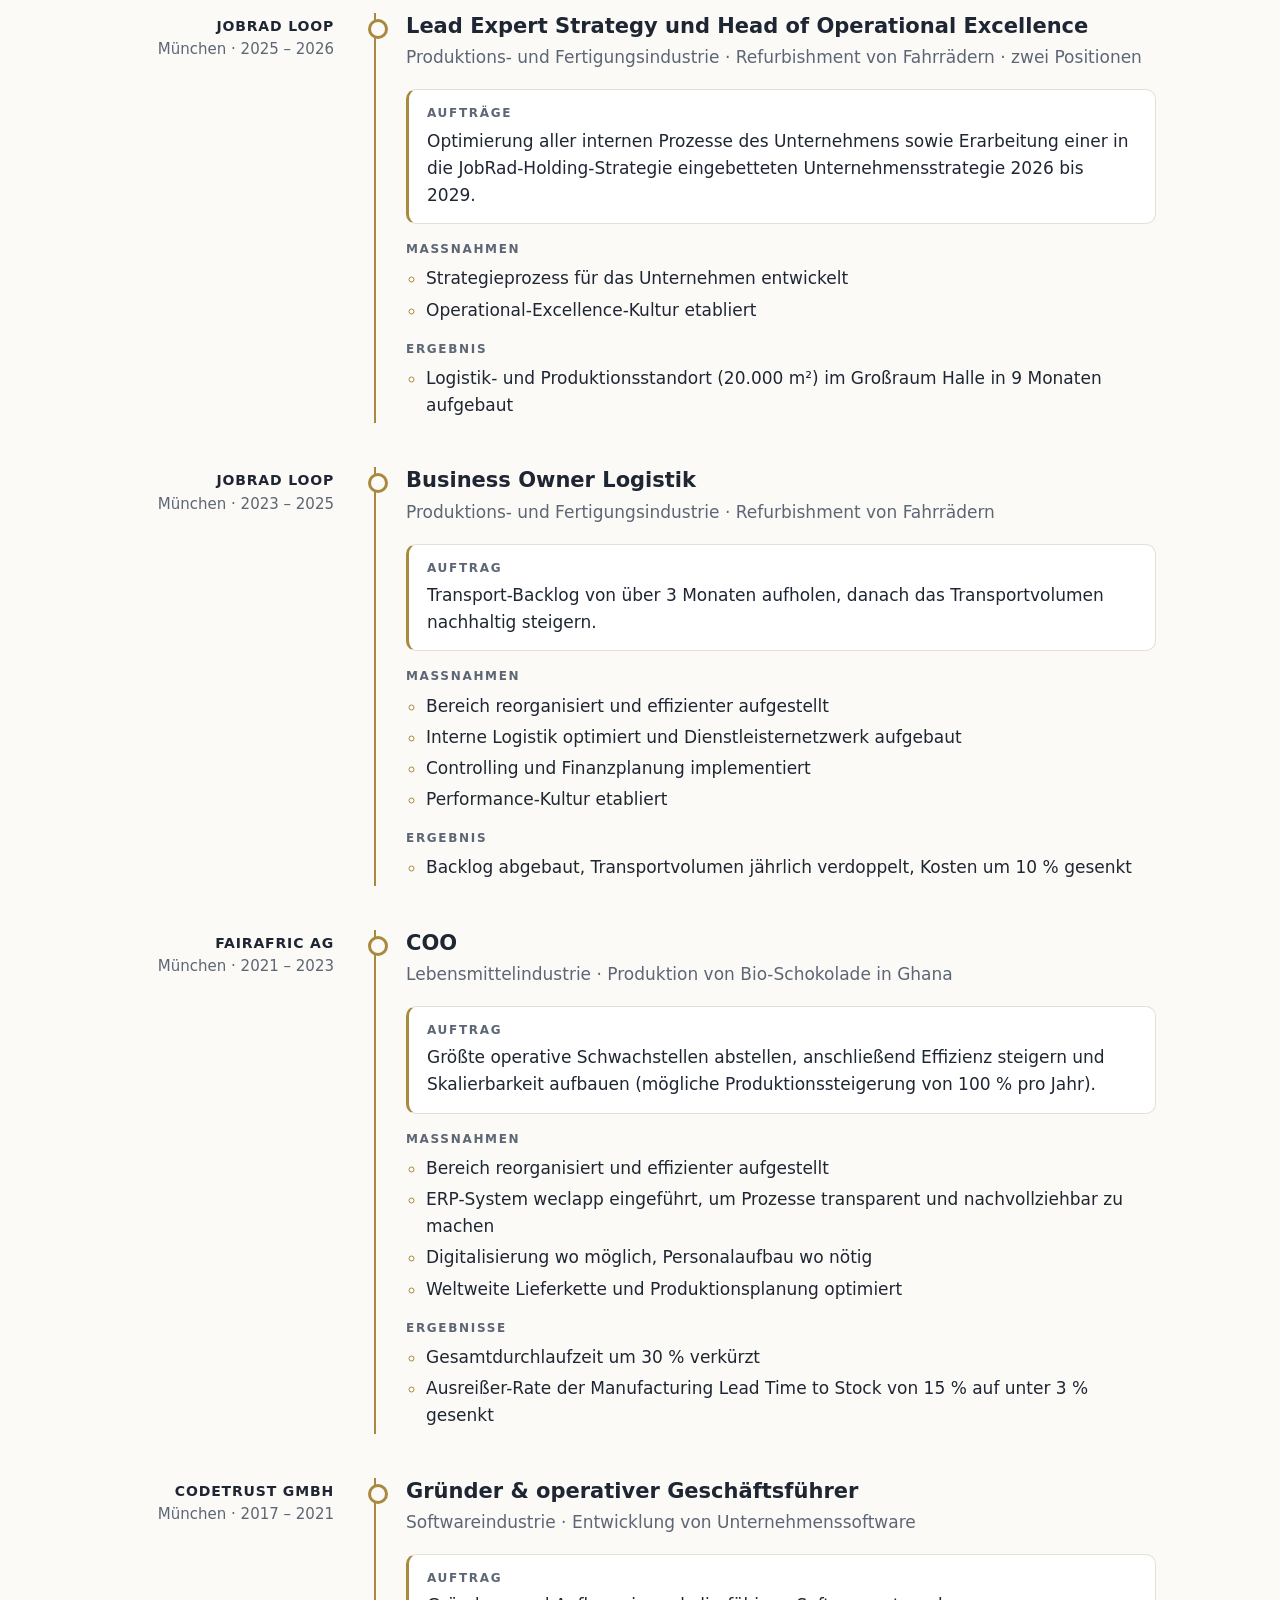
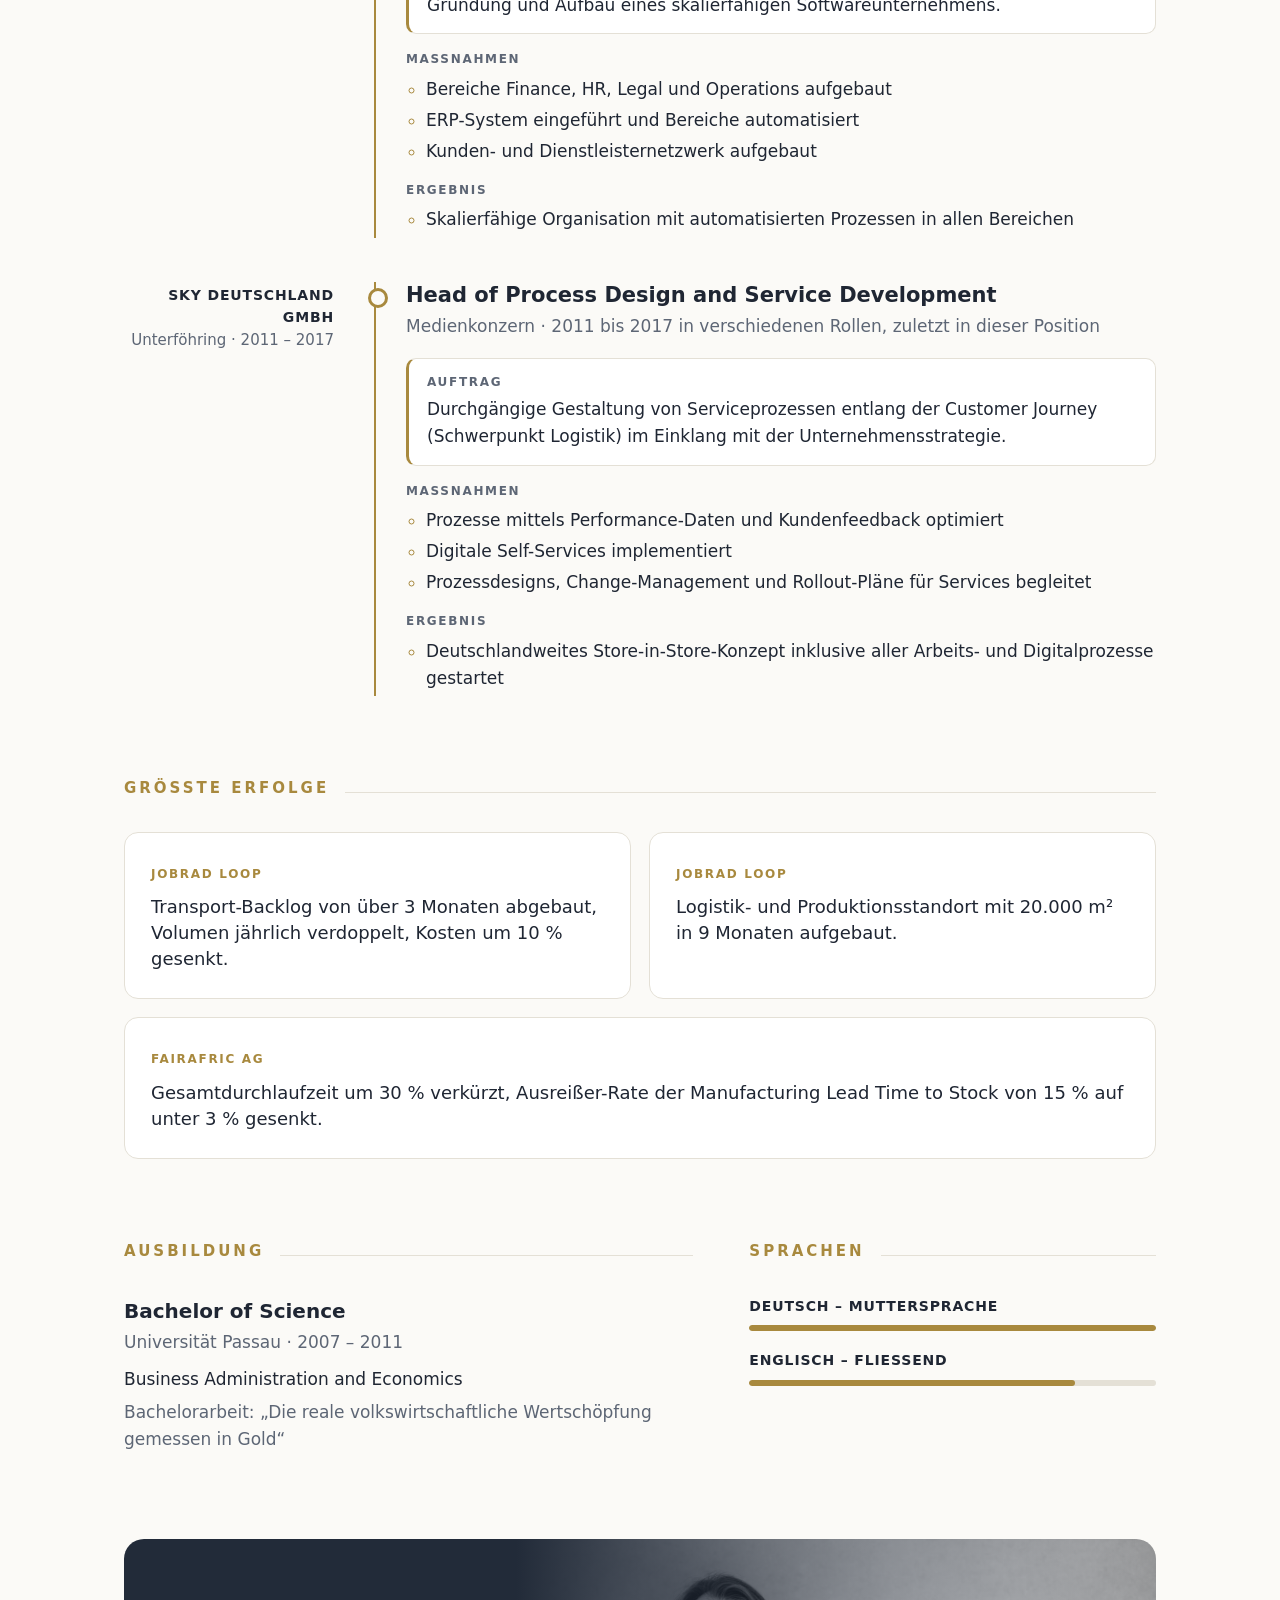
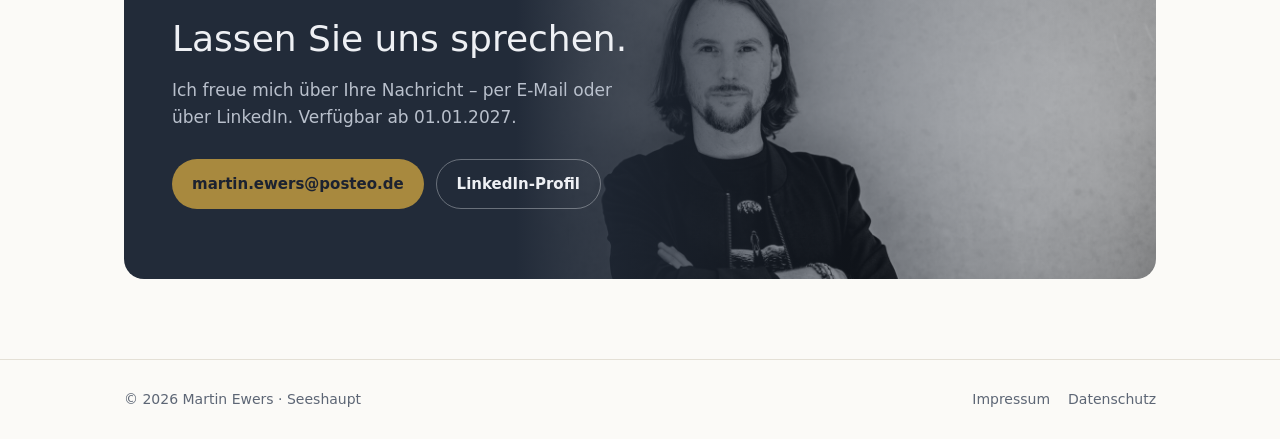
==== commit c011c9f5: "Add files via upload" ====
--- a/index.html
+++ b/index.html
@@ -12,6 +12,10 @@
   <meta name="theme-color" content="#2b3647">
   <link rel="icon" href="data:image/svg+xml,%3Csvg xmlns='http://www.w3.org/2000/svg' viewBox='0 0 64 64'%3E%3Crect width='64' height='64' rx='14' fill='%232b3647'/%3E%3Ctext x='32' y='42' font-family='Arial' font-size='26' font-weight='700' fill='%23c9ae6b' text-anchor='middle'%3EME%3C/text%3E%3C/svg%3E">
   <link rel="stylesheet" href="assets/styles.css">
+  <style>
+    .job .measures + .measures { margin-top: 16px; }
+    .wins .win:last-child:nth-child(odd) { grid-column: 1 / -1; }
+  </style>
 </head>
 <body>
 
@@ -55,7 +59,7 @@
       <li><span class="num">20.000 m²</span><span class="lbl">Logistik- und Produktionsstandort in 9 Monaten aufgebaut</span></li>
       <li><span class="num">+100 %</span><span class="lbl">Transportvolumen pro Jahr bei 10 % weniger Kosten</span></li>
       <li><span class="num">−30 %</span><span class="lbl">Gesamtdurchlaufzeit in der Produktion</span></li>
-      <li><span class="num">15 → &lt;3 %</span><span class="lbl">Ausreißer-Rate in der Manufacturing Lead Time</span></li>
+      <li><span class="num">15 → &lt;3 %</span><span class="lbl">Ausreißer-Rate in der Manufacturing Lead Time to Stock</span></li>
     </ul>
   </div>
 
@@ -67,16 +71,17 @@
           <img src="assets/martin-ewers-profil.jpg" width="800" height="1000" loading="lazy" alt="Martin Ewers mit verschränkten Armen vor einer hellen Betonwand">
         </figure>
         <div>
-        <p class="big">Als erfahrener COO übersetze ich komplexe Herausforderungen in klare Strukturen und definierte Verantwortlichkeiten. Durch kreative Ansätze und datengestützte Optimierungen schaffe ich eine robuste Architektur, die Organisationen effizient wachsen lässt.</p>
+        <p class="big">Ich gehe Probleme kreativ an und finde Lösungen jenseits des Üblichen. Menschen liegen mir: Ich höre zu, schaffe Vertrauen und motiviere Teams, gemeinsam Neues umzusetzen. Als Gründer, COO und Business Owner habe ich in 10 Jahren Organisationen aufgebaut und verändert.</p>
         <div class="skills">
-          <p class="eyebrow" style="color: var(--muted)">Kompetenzen &amp; Arbeitsweise</p>
+          <p class="eyebrow" style="color: var(--muted)">Kompetenzen</p>
           <ul class="chips">
-            <li>Kreative Problemlösung</li>
-            <li>Besonnenheit unter Stress</li>
-            <li>Prozessarchitektur &amp; ERP</li>
-            <li>Führungskräfteentwicklung</li>
-            <li>Autonome Lösungsfindung</li>
-            <li>Datengestützte Analyse</li>
+            <li>Value Creation &amp; Transformation</li>
+            <li>Operational Excellence</li>
+            <li>ERP &amp; Prozessarchitektur</li>
+            <li>Digitalisierung &amp; datenbasierte Steuerung</li>
+            <li>Projekt- &amp; Programmsteuerung</li>
+            <li>Strategieentwicklung</li>
+            <li>Führung von Teams bis 70 Personen</li>
           </ul>
         </div>
         </div>
@@ -90,80 +95,97 @@
       <ol class="timeline">
         <li class="job">
           <div class="meta">
-            <div class="company">JobRad Loop</div>
+            <div class="company">JobRad LOOP</div>
             <div class="where">München · 2025 – 2026</div>
           </div>
           <div class="body">
             <h3>Lead Expert Strategy und Head of Operational Excellence</h3>
-            <p class="ctx">Produktions- und Fertigungsindustrie · Refurbishment von Fahrrädern · zwei Rollen</p>
-            <div class="mission"><b>Meine Aufträge</b><p>Optimierung aller internen Prozesse und Erarbeitung einer in die Strategie der JobRad-Holding eingebetteten Unternehmensstrategie 2026 bis 2029.</p></div>
-            <div class="measures"><b>Maßnahmen</b>
-              <ul>
-                <li>Strategieprozess für das Unternehmen erarbeitet</li>
-                <li>Werk im Großraum Halle aufgebaut</li>
+            <p class="ctx">Produktions- und Fertigungsindustrie · Refurbishment von Fahrrädern · zwei Positionen</p>
+            <div class="mission"><b>Aufträge</b><p>Optimierung aller internen Prozesse des Unternehmens sowie Erarbeitung einer in die JobRad-Holding-Strategie eingebetteten Unternehmensstrategie 2026 bis 2029.</p></div>
+            <div class="measures"><b>Maßnahmen</b>
+              <ul>
+                <li>Strategieprozess für das Unternehmen entwickelt</li>
                 <li>Operational-Excellence-Kultur etabliert</li>
               </ul>
             </div>
-          </div>
-        </li>
-
-        <li class="job">
-          <div class="meta">
-            <div class="company">JobRad Loop</div>
+            <div class="measures"><b>Ergebnis</b>
+              <ul>
+                <li>Logistik- und Produktionsstandort (20.000 m²) im Großraum Halle in 9 Monaten aufgebaut</li>
+              </ul>
+            </div>
+          </div>
+        </li>
+
+        <li class="job">
+          <div class="meta">
+            <div class="company">JobRad LOOP</div>
             <div class="where">München · 2023 – 2025</div>
           </div>
           <div class="body">
             <h3>Business Owner Logistik</h3>
             <p class="ctx">Produktions- und Fertigungsindustrie · Refurbishment von Fahrrädern</p>
-            <div class="mission"><b>Mein Auftrag</b><p>Aufholen eines aufgelaufenen Transport-Backlogs von mehr als drei Monaten, danach nachhaltige Steigerung des Transportvolumens um jährlich 100 % bei gleichzeitiger Kostensenkung um 10 %.</p></div>
-            <div class="measures"><b>Maßnahmen</b>
-              <ul>
-                <li>Bereich reorganisiert und effizienter gestaltet</li>
-                <li>Interne Logistik optimiert</li>
-                <li>Dienstleisternetzwerk aufgebaut</li>
+            <div class="mission"><b>Auftrag</b><p>Transport-Backlog von über 3 Monaten aufholen, danach das Transportvolumen nachhaltig steigern.</p></div>
+            <div class="measures"><b>Maßnahmen</b>
+              <ul>
+                <li>Bereich reorganisiert und effizienter aufgestellt</li>
+                <li>Interne Logistik optimiert und Dienstleisternetzwerk aufgebaut</li>
                 <li>Controlling und Finanzplanung implementiert</li>
                 <li>Performance-Kultur etabliert</li>
               </ul>
             </div>
-          </div>
-        </li>
-
-        <li class="job">
-          <div class="meta">
-            <div class="company">fairafric AG</div>
+            <div class="measures"><b>Ergebnis</b>
+              <ul>
+                <li>Backlog abgebaut, Transportvolumen jährlich verdoppelt, Kosten um 10 % gesenkt</li>
+              </ul>
+            </div>
+          </div>
+        </li>
+
+        <li class="job">
+          <div class="meta">
+            <div class="company">FairAfric AG</div>
             <div class="where">München · 2021 – 2023</div>
           </div>
           <div class="body">
-            <h3>Chief Operating Officer (COO)</h3>
+            <h3>COO</h3>
             <p class="ctx">Lebensmittelindustrie · Produktion von Bio-Schokolade in Ghana</p>
-            <div class="mission"><b>Mein Auftrag</b><p>Abstellen der größten operativen Schwachstellen, danach Steigerung der Effizienz um 33 % sowie Aufbau der Skalierbarkeit (mögliche Produktionssteigerung von 100 % pro Jahr).</p></div>
-            <div class="measures"><b>Maßnahmen</b>
-              <ul>
-                <li>Bereich reorganisiert und effizienter gestaltet</li>
+            <div class="mission"><b>Auftrag</b><p>Größte operative Schwachstellen abstellen, anschließend Effizienz steigern und Skalierbarkeit aufbauen (mögliche Produktionssteigerung von 100 % pro Jahr).</p></div>
+            <div class="measures"><b>Maßnahmen</b>
+              <ul>
+                <li>Bereich reorganisiert und effizienter aufgestellt</li>
+                <li>ERP-System weclapp eingeführt, um Prozesse transparent und nachvollziehbar zu machen</li>
                 <li>Digitalisierung wo möglich, Personalaufbau wo nötig</li>
-                <li>Weltweite Lieferkette optimiert</li>
-                <li>Produktionsplanung optimiert</li>
-                <li>Performance-Kultur etabliert</li>
-              </ul>
-            </div>
-          </div>
-        </li>
-
-        <li class="job">
-          <div class="meta">
-            <div class="company">Codetrust GmbH</div>
+                <li>Weltweite Lieferkette und Produktionsplanung optimiert</li>
+              </ul>
+            </div>
+            <div class="measures"><b>Ergebnisse</b>
+              <ul>
+                <li>Gesamtdurchlaufzeit um 30 % verkürzt</li>
+                <li>Ausreißer-Rate der Manufacturing Lead Time to Stock von 15 % auf unter 3 % gesenkt</li>
+              </ul>
+            </div>
+          </div>
+        </li>
+
+        <li class="job">
+          <div class="meta">
+            <div class="company">CodeTrust GmbH</div>
             <div class="where">München · 2017 – 2021</div>
           </div>
           <div class="body">
             <h3>Gründer &amp; operativer Geschäftsführer</h3>
             <p class="ctx">Softwareindustrie · Entwicklung von Unternehmenssoftware</p>
-            <div class="mission"><b>Mein Auftrag</b><p>Gründung und Aufbau eines skalierfähigen Softwareunternehmens.</p></div>
+            <div class="mission"><b>Auftrag</b><p>Gründung und Aufbau eines skalierfähigen Softwareunternehmens.</p></div>
             <div class="measures"><b>Maßnahmen</b>
               <ul>
                 <li>Bereiche Finance, HR, Legal und Operations aufgebaut</li>
-                <li>ERP der nächsten Stufe eingeführt</li>
-                <li>Bereiche automatisiert</li>
+                <li>ERP-System eingeführt und Bereiche automatisiert</li>
                 <li>Kunden- und Dienstleisternetzwerk aufgebaut</li>
+              </ul>
+            </div>
+            <div class="measures"><b>Ergebnis</b>
+              <ul>
+                <li>Skalierfähige Organisation mit automatisierten Prozessen in allen Bereichen</li>
               </ul>
             </div>
           </div>
@@ -176,8 +198,8 @@
           </div>
           <div class="body">
             <h3>Head of Process Design and Service Development</h3>
-            <p class="ctx">Medienkonzern · zuletzt, nach verschiedenen Rollen</p>
-            <div class="mission"><b>Mein Auftrag</b><p>Durchgängige Gestaltung von Serviceprozessen entlang der Logistik-Customer-Journey im Einklang mit der Unternehmensstrategie.</p></div>
+            <p class="ctx">Medienkonzern · 2011 bis 2017 in verschiedenen Rollen, zuletzt in dieser Position</p>
+            <div class="mission"><b>Auftrag</b><p>Durchgängige Gestaltung von Serviceprozessen entlang der Customer Journey (Schwerpunkt Logistik) im Einklang mit der Unternehmensstrategie.</p></div>
             <div class="measures"><b>Maßnahmen</b>
               <ul>
                 <li>Prozesse mittels Performance-Daten und Kundenfeedback optimiert</li>
@@ -185,6 +207,11 @@
                 <li>Prozessdesigns, Change-Management und Rollout-Pläne für Services begleitet</li>
               </ul>
             </div>
+            <div class="measures"><b>Ergebnis</b>
+              <ul>
+                <li>Deutschlandweites Store-in-Store-Konzept inklusive aller Arbeits- und Digitalprozesse gestartet</li>
+              </ul>
+            </div>
           </div>
         </li>
       </ol>
@@ -195,10 +222,9 @@
     <div class="wrap">
       <div class="section-head"><h2>Größte Erfolge</h2></div>
       <div class="wins">
-        <article class="win"><span class="tag">JobRad Loop</span><p>Aufbau eines Logistik- und Produktionsstandorts mit 20.000 m² innerhalb von 9 Monaten.</p></article>
-        <article class="win"><span class="tag">fairafric AG</span><p>Reduktion der Ausreißer-Rate in der Manufacturing Lead Time to Stock von 15 % auf unter 3 % und der Gesamtdurchlaufzeit um 30 %.</p></article>
-        <article class="win"><span class="tag">Codetrust</span><p>Aufbau einer skalierfähigen Organisation mit automatisierten Prozessen in allen Bereichen.</p></article>
-        <article class="win"><span class="tag">Sky Deutschland</span><p>Launch eines neuen, deutschlandweiten Store-in-Store-Konzepts inklusive aller Arbeits- und Digitalprozesse.</p></article>
+        <article class="win"><span class="tag">JobRad LOOP</span><p>Transport-Backlog von über 3 Monaten abgebaut, Volumen jährlich verdoppelt, Kosten um 10 % gesenkt.</p></article>
+        <article class="win"><span class="tag">JobRad LOOP</span><p>Logistik- und Produktionsstandort mit 20.000 m² in 9 Monaten aufgebaut.</p></article>
+        <article class="win"><span class="tag">FairAfric AG</span><p>Gesamtdurchlaufzeit um 30 % verkürzt, Ausreißer-Rate der Manufacturing Lead Time to Stock von 15 % auf unter 3 % gesenkt.</p></article>
       </div>
     </div>
   </section>
@@ -209,7 +235,7 @@
         <div class="section-head"><h2>Ausbildung</h2></div>
         <div class="edu">
           <h3>Bachelor of Science</h3>
-          <p class="where">Universität Passau · 2007</p>
+          <p class="where">Universität Passau · 2007 – 2011</p>
           <p>Business Administration and Economics</p>
           <p style="color: var(--muted)">Bachelorarbeit: „Die reale volkswirtschaftliche Wertschöpfung gemessen in Gold“</p>
         </div>
@@ -217,8 +243,8 @@
       <div>
         <div class="section-head"><h2>Sprachen</h2></div>
         <ul class="lang">
-          <li>Deutsch<div class="bar" role="img" aria-label="Deutsch: sehr hohes Niveau"><span style="width: 100%"></span></div></li>
-          <li>Englisch<div class="bar" role="img" aria-label="Englisch: hohes Niveau"><span style="width: 80%"></span></div></li>
+          <li>Deutsch – Muttersprache<div class="bar" role="img" aria-label="Deutsch: Muttersprache"><span style="width: 100%"></span></div></li>
+          <li>Englisch – fließend<div class="bar" role="img" aria-label="Englisch: fließend"><span style="width: 80%"></span></div></li>
         </ul>
       </div>
     </div>
@@ -229,7 +255,7 @@
       <div class="contact">
         <div>
           <h2>Lassen Sie uns sprechen.</h2>
-          <p>Ich freue mich über Ihre Nachricht – per E-Mail oder über LinkedIn.</p>
+          <p>Ich freue mich über Ihre Nachricht – per E-Mail oder über LinkedIn. Verfügbar ab 01.01.2027.</p>
         </div>
         <div class="cta">
           <a class="btn btn-gold" href="mailto:martin.ewers@posteo.de">martin.ewers@posteo.de</a>
